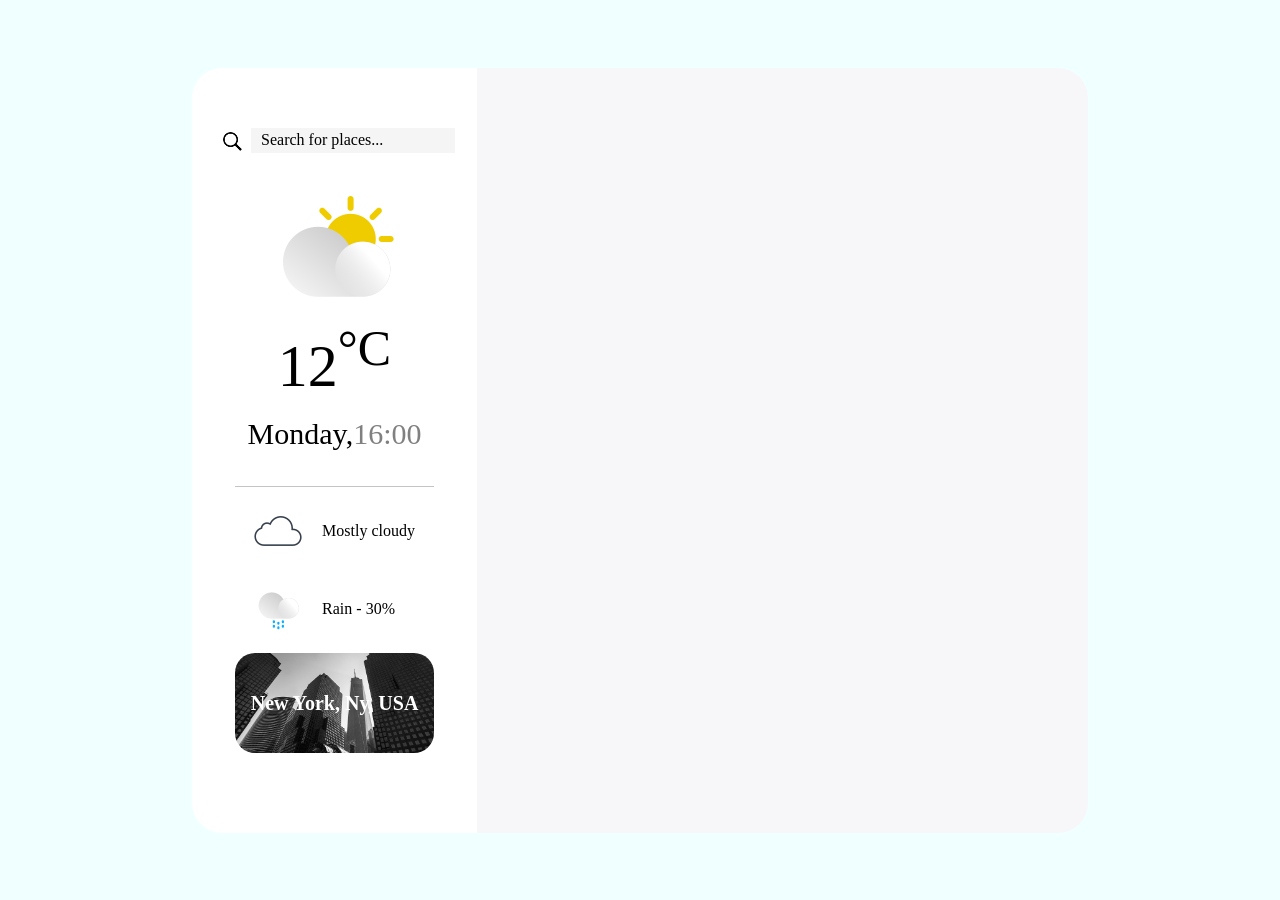
==== weather.html @ 809821f5 "Created functions to access the api Can get information based on the location provided in the functi" ====
<!DOCTYPE html>
<html lang="en">
<head>
    <meta charset="UTF-8">
    <meta name="viewport" content="width=device-width, initial-scale=1.0">
    <title>Weather App</title>
    <link rel="stylesheet" href="weather.css">
    <script src="/weather.js" defer></script>
</head>
<body>
    <div class="weatherBody">
        <div class="weatherSummary">
            <div class="search-container">
                <button class="searchBtn">
                    <img src="/Icons/search.png" alt="">
                </button>
                <input type="text" placeholder="Search for places..." >
            </div>
            <img src="/Icons/sun_cloudy.png" alt="">
            <p class="temperature"><span class="tempValue">12</span><sup>&deg;C</sup></p>
            <div class="day-time"><p class="day">Monday,</p><p class="time">16:00</p></div>
            <hr class="line">
            <div class="weatherSummaryDiv">
                <div class="currentWeatherDiv">
                    <img src="/Icons/cloud.png" alt="">
                    <p class="currentWeather">Mostly cloudy</p>
                </div>
                <div class="rainPropabilityDiv">
                    <img src="/Icons/rain.png" alt="">
                    <p>Rain - <span class="rainPropability">30</span>%</p>
                </div>
            </div>

            <div class="city-details">
                <p class="cityName">New York, Ny, USA</p>
                
            </div>
        </div>
        <div class="weatherDetails"></div>
    </div>
</body>
</html>
---- weather.css ----
/* 1. Use a more-intuitive box-sizing model */
*, *::before, *::after {
    box-sizing: border-box;
  }
  
  /* 2. Remove default margin */
  * {
    margin: 0;
  }
  
  body {
    /* 3. Add accessible line-height */
    line-height: 1.5;
    /* 4. Improve text rendering */
    -webkit-font-smoothing: antialiased;
  }
  
  /* 5. Improve media defaults */
  img, picture, video, canvas, svg {
    display: block;
    max-width: 100%;
  }
  
  /* 6. Inherit fonts for form controls */
  input, button, textarea, select {
    font: inherit;
  }
  
  /* 7. Avoid text overflows */
  p, h1, h2, h3, h4, h5, h6 {
    overflow-wrap: break-word;
  }
  
  /* 8. Improve line wrapping */
  p {
    text-wrap: pretty;
  }
  h1, h2, h3, h4, h5, h6 {
    text-wrap: balance;
  }
  
  /*
    9. Create a root stacking context
  */
  #root, #__next {
    isolation: isolate;
  }

body{
    display: flex;
    height: 100vh;

    justify-content: center;
    align-items: center;

    background-color: azure;
}

.weatherBody{
    display: flex;

    height: 85%;
    width: 70%;

    background-color: white;

    border-radius: 30px;
}

.weatherSummary{
    display: flex;
    flex-direction: column;
    flex:  1.4;

    align-items: center;

    margin-top: 30px;
    padding-top: 30px;

    background-color: transparent;

}

.search-container{
    display: flex;
   
    margin-bottom: 30px;
}

.search-container > button{
    border: none;
    background:  transparent;

    height: 25px;
}

.searchBtn > img{
    height: 25px;
}

.search-container > input{
    height: 25px;
}

.search-container > input{
    padding-left: 10px;

    border: none;

    background-color: whitesmoke;
}

.search-container>input::placeholder{
    color: black;

    font-weight: 400;
}

.temperature{
    font-size: 60px;
}

.day-time{
    display: flex;

    font-size: 30px;

    margin-top: 20pxz;
    margin-bottom: 30px;
}
.day-time > .time{
    color: grey;
}

hr{
    border: 0;
    border-top: 1px solid rgb(196, 196, 196); 
    width: 70%;
}


.weatherSummaryDiv{
    display: flex;
    flex-direction: column;
}


.currentWeatherDiv{
    display: flex;

    align-items: center;

    margin-top: 20px;
}

.currentWeatherDiv > p{
    margin-left: 20px;
}


.rainPropabilityDiv{
    display: flex;

    align-items: center;

    margin-top: 30px;

}

.rainPropabilityDiv > p{
    margin-left: 20px;

}

.city-details{
    background-image: url('/Icons/NY.jpg');
    background-size: cover; 
    background-position: center; 
    background-repeat: no-repeat; 
    width: 70%; 
    height: 100px; 
    display: flex;
    align-items: center; 
    justify-content: center;

    color: white; 
    font-size: 20px;
    font-weight: bold;

    border-radius: 20px;

    margin-top: 20px;
}

.weatherDetails{
    display: flex;
    flex: 3;

    background-color: rgb(247,246,249);

    border-top-right-radius: 30px;
    border-bottom-right-radius: 30px;
}
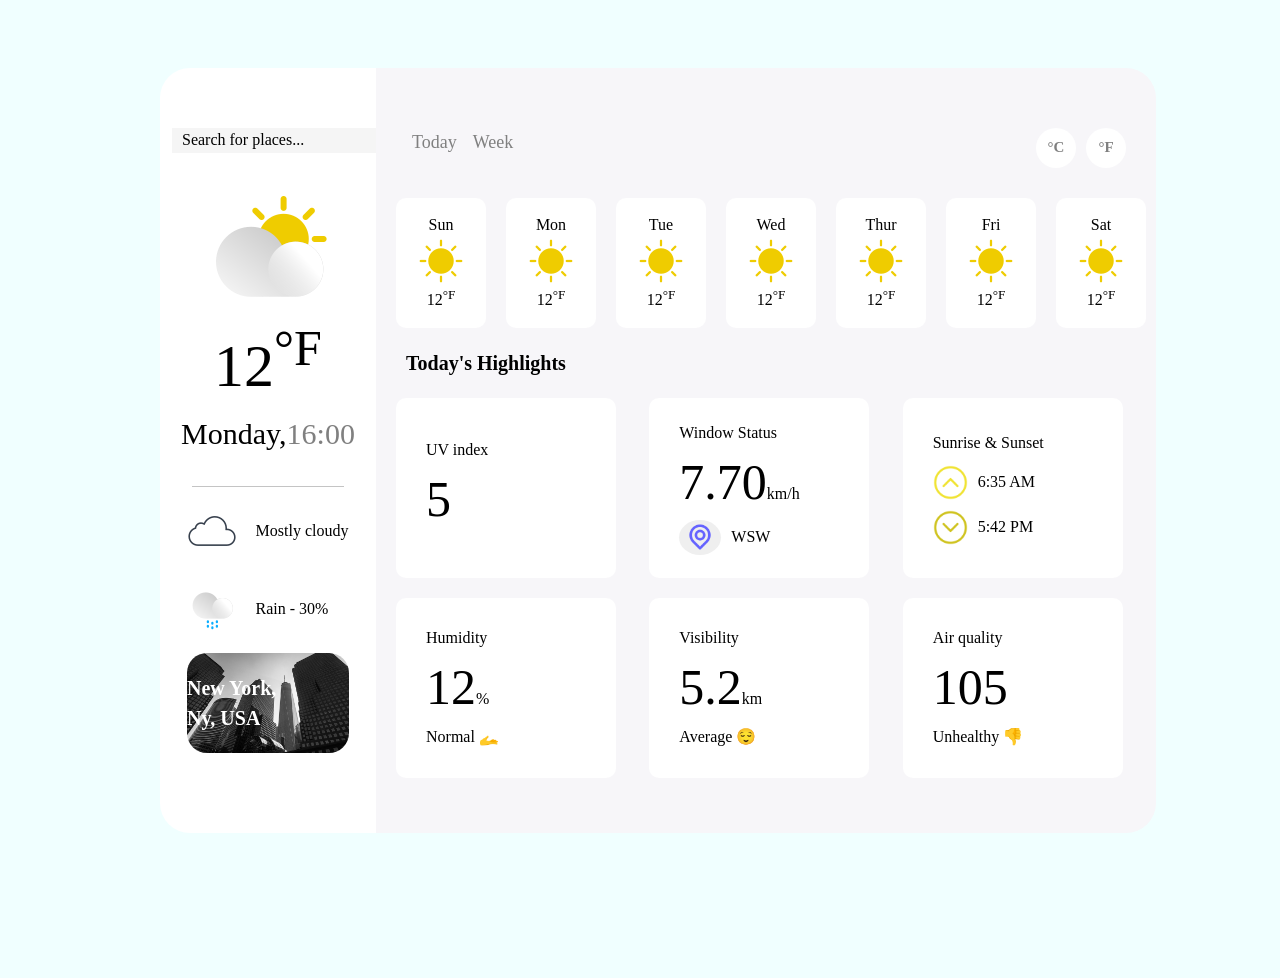
==== commit ae2dd97e: "Updated UI to show more weather details Users can now view more than just temperature, users can now" ====
--- a/weather.html
+++ b/weather.html
@@ -5,7 +5,9 @@
     <meta name="viewport" content="width=device-width, initial-scale=1.0">
     <title>Weather App</title>
     <link rel="stylesheet" href="weather.css">
-    <script src="/weather.js" defer></script>
+    <script  src="/picture.js" type="module" defer></script>
+    <script  src="/weather.js" type="module" defer></script>
+
 </head>
 <body>
     <div class="weatherBody">
@@ -14,10 +16,10 @@
                 <button class="searchBtn">
                     <img src="/Icons/search.png" alt="">
                 </button>
-                <input type="text" placeholder="Search for places..." >
+                <input type="text" class="searchInput" placeholder="Search for places..." >
             </div>
             <img src="/Icons/sun_cloudy.png" alt="">
-            <p class="temperature"><span class="tempValue">12</span><sup>&deg;C</sup></p>
+            <p class="temperature"><span class="tempValue">12</span><sup>&deg;F</sup></p>
             <div class="day-time"><p class="day">Monday,</p><p class="time">16:00</p></div>
             <hr class="line">
             <div class="weatherSummaryDiv">
@@ -36,7 +38,103 @@
                 
             </div>
         </div>
-        <div class="weatherDetails"></div>
+        <div class="weatherDetails">
+            <div class="navBar">
+                <div class="weatherTimeline">
+                    <button>Today</button>
+                    <button>Week</button>
+                </div>
+                <div class="tempConversion">
+                    <button><sup>&deg;C</sup></button>
+                    <button><sup>&deg;F</sup></button>
+                </div>
+            </div>
+
+            <div class="weatherSummarryDays">
+                <div class="summaryDay">
+                    <p>Sun</p>
+                    <img src="./Icons/sun_small.png" alt="">
+                    <p class="tempDay"><span class="tempValue">12</span><sup>&deg;F</sup></p>
+                </div>
+                <div class="summaryDay">
+                    <p>Mon</p>
+                    <img src="./Icons/sun_small.png" alt="">
+                    <p class="tempDay"><span class="tempValue">12</span><sup>&deg;F</sup></p>
+                </div>
+                <div class="summaryDay">
+                    <p>Tue</p>
+                    <img src="./Icons/sun_small.png" alt="">
+                    <p class="tempDay"><span class="tempValue">12</span><sup>&deg;F</sup></p>
+                </div>
+                <div class="summaryDay">
+                    <p>Wed</p>
+                    <img src="./Icons/sun_small.png" alt="">
+                    <p class="tempDay"><span class="tempValue">12</span><sup>&deg;F</sup></p>
+                </div>
+                <div class="summaryDay">
+                    <p>Thur</p>
+                    <img src="./Icons/sun_small.png" alt="">
+                    <p class="tempDay"><span class="tempValue">12</span><sup>&deg;F</sup></p>
+                </div>
+                <div class="summaryDay">
+                    <p>Fri</p>
+                    <img src="./Icons/sun_small.png" alt="">
+                    <p class="tempDay"><span class="tempValue">12</span><sup>&deg;F</sup></p>
+                </div>
+                <div class="summaryDay">
+                    <p>Sat</p>
+                    <img src="./Icons/sun_small.png" alt="">
+                    <p class="tempDay"><span class="tempValue">12</span><sup>&deg;F</sup></p>
+                </div>
+
+            </div>
+
+            <div class="todayHighlights">
+                <h2>Today's Highlights</h2>
+
+                <div class="highlightsDiv">
+                    <div class="highlight">
+                        <p>UV index</p>
+                        <p class="uvLevel fontHighlight">5</p>
+                    </div>
+                    <div class="highlight">
+                        <p>Window Status</p>
+                        <p><span class="windSpeed fontHighlight" >7.70</span>km/h</p>
+                        <div class="windSeedIcon">
+                            <button><img src="./Icons/location.png" alt=""></button>
+                            <p>WSW</p>
+                        </div>
+                    </div>
+                    <div class="highlight">
+                        <p>Sunrise & Sunset</p>
+                        <div class="sunrise">
+                            <img src="/Icons/arrowUp.png" alt="">
+                            <p class="sunriseTime">6:35 AM</p>
+                        </div>
+
+                        <div class="sunrise">
+                            <img src="/Icons/arrowDown.png" alt="">
+                            <p class="sunSetTime">5:42 PM</p>
+                        </div>
+                    </div>
+                    <div class="highlight">
+                        <p>Humidity</p>
+                        <p><span class="humidityLevel fontHighlight">12</span>%</p>
+                        <p class="remarks">Normal 🫴</p>
+                    </div>
+                    <div class="highlight">
+                        <p>Visibility</p>
+                        <p><span class="visibilityLvl fontHighlight">5.2</span>km</p>
+                        <p class="remarks">Average 😌</p>
+                    </div>
+                    <div class="highlight">
+                        <p>Air quality</p>
+                        <p><span class="Airquality fontHighlight">105</span></p>
+                        <p class="remarks">Unhealthy 👎</p>
+                    </div>
+                </div>
+            </div>
+        </div>
     </div>
 </body>
 </html>
--- a/weather.css
+++ b/weather.css
@@ -60,7 +60,7 @@
     display: flex;
 
     height: 85%;
-    width: 70%;
+    width: 75%;
 
     background-color: white;
 
@@ -70,7 +70,7 @@
 .weatherSummary{
     display: flex;
     flex-direction: column;
-    flex:  1.4;
+    flex:  1.3;
 
     align-items: center;
 
@@ -177,7 +177,7 @@
     background-size: cover; 
     background-position: center; 
     background-repeat: no-repeat; 
-    width: 70%; 
+    width: 75%; 
     height: 100px; 
     display: flex;
     align-items: center; 
@@ -194,10 +194,188 @@
 
 .weatherDetails{
     display: flex;
+    flex-direction: column;
     flex: 3;
+
+
+  
 
     background-color: rgb(247,246,249);
 
     border-top-right-radius: 30px;
     border-bottom-right-radius: 30px;
+}
+
+
+.navBar{
+    display: flex;
+    justify-content:space-between;
+
+    margin-top: 30px;
+    padding: 30px;
+
+}
+
+.weatherTimeline > button{
+    background: transparent;
+    border: none;
+
+    color: gray;
+
+    font-size: 18px;
+}
+
+.weatherTimeline > button:hover{
+    cursor: pointer;
+
+    color: black;
+}
+
+.tempConversion{
+    display: flex;
+
+    
+}
+
+.tempConversion > button{
+    display: flex;
+
+    width: 40px;
+    height: 40px;
+
+    background-color: white;
+    color:  gray;
+
+    border-radius: 50%;
+    border: none;
+
+    justify-content: center;
+    align-items: center;
+
+    font-size: 18px;
+    font-weight: bold;
+
+    margin-left: 10px;
+
+    
+}
+
+.tempConversion > button:hover{
+    cursor: pointer;
+}
+
+
+.weatherSummarryDays{
+    display: flex;
+    margin-right: 10px;
+}
+
+
+.summaryDay{
+    display: flex;
+    flex-direction: column;
+
+    justify-content: center;
+    align-items: center;
+
+    background-color: white;
+
+    height: 130px;
+    width: 90px;
+
+    margin-left: 20px;
+
+    border-radius: 10px;
+    
+}
+
+.highlightsDiv{
+    display: grid;
+
+    grid-template-columns: 1fr 1fr 1fr;
+    grid-template-rows: 1fr 1fr 1fr;
+
+    margin-left: 20px;
+}
+
+
+.highlightsDiv > div{
+    height: 180px;
+    width: 220px;
+
+    background-color: white;
+
+    margin-top: 20px;
+    padding-left: 30px;
+
+    border-radius: 10px;
+
+  
+
+}
+
+.highlightsDiv > div:hover{
+    cursor: pointer;
+}
+
+.highlight{
+    display: flex;
+    flex-direction: column;
+    
+    
+    justify-content: center;
+}
+
+
+
+
+.sunrise{
+    display: flex;
+    align-items: center;
+
+    margin-top: 10px;
+}
+
+
+.sunrise img{
+    height: 35px;
+    margin-right: 10px;
+}
+
+
+.windSeedIcon{
+    display: flex;
+
+    align-items: center;
+}
+
+.windSeedIcon > button > img{
+    height: 30px;
+}
+
+.windSeedIcon > button{
+    border-radius: 50%;
+
+    height: 35px;
+    height: 35px;
+
+    border: none;
+
+    margin-right: 10px;
+}
+
+.fontHighlight{
+    font-size: 50px;
+}
+
+h2{
+    display: flex;
+    align-items: center;
+   
+    font-size: 20px;
+
+    margin-left: 30px;
+    margin-top: 20px;
+
+    
 }
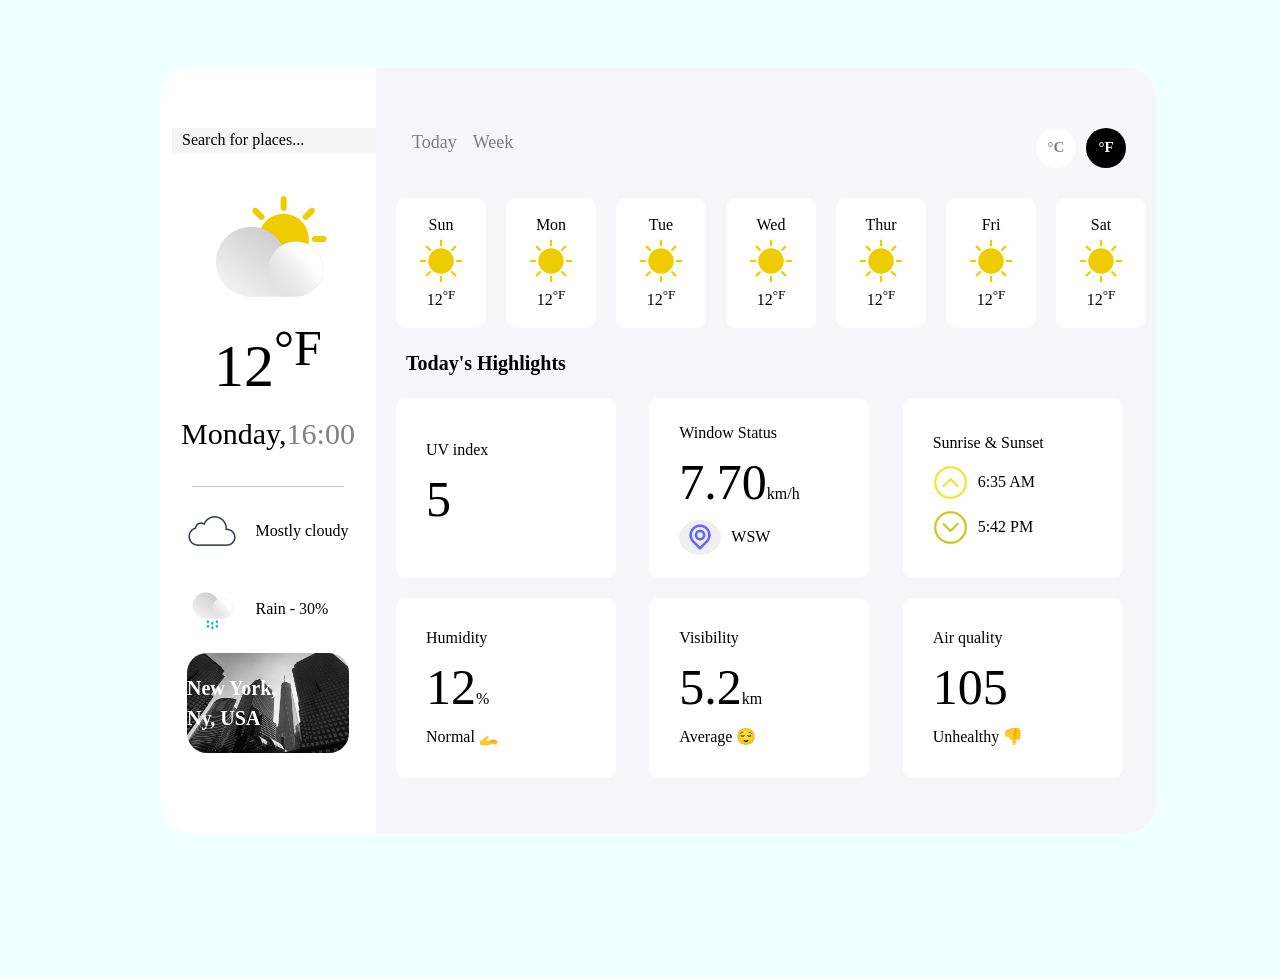
==== commit d1ec8ef4: "Added celcius and fahrenheit buttons Users can now convert the temparatures with a click" ====
--- a/weather.html
+++ b/weather.html
@@ -7,6 +7,7 @@
     <link rel="stylesheet" href="weather.css">
     <script  src="/picture.js" type="module" defer></script>
     <script  src="/weather.js" type="module" defer></script>
+    <script type="module" src="./index.js" defer></script>
 
 </head>
 <body>
@@ -45,8 +46,8 @@
                     <button>Week</button>
                 </div>
                 <div class="tempConversion">
-                    <button><sup>&deg;C</sup></button>
-                    <button><sup>&deg;F</sup></button>
+                    <button class="degreeBtn conversionBtn"><sup>&deg;C</sup></button>
+                    <button class="freinhartBtn selected conversionBtn"><sup>&deg;F</sup></button>
                 </div>
             </div>
 
--- a/weather.css
+++ b/weather.css
@@ -264,6 +264,17 @@
     cursor: pointer;
 }
 
+.tempConversion .selected {
+    background-color: black;
+    color: white;
+    
+}
+
+
+
+
+
+
 
 .weatherSummarryDays{
     display: flex;
@@ -378,4 +389,5 @@
     margin-top: 20px;
 
     
-}+}
+
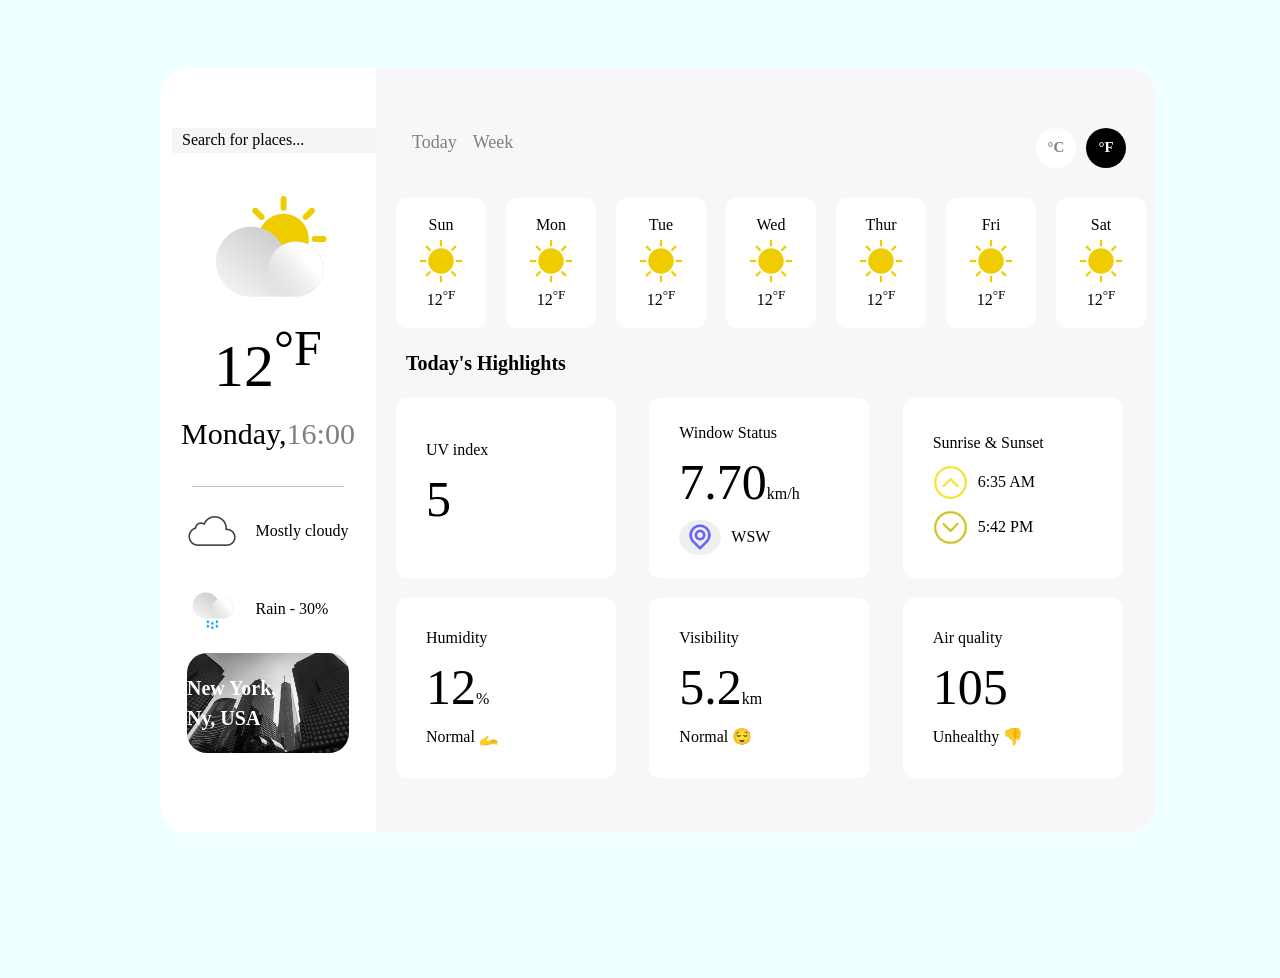
==== commit a0aedc3a: "Dynamic Icon updates Icon's now change based on the searched place cureent condition" ====
--- a/weather.html
+++ b/weather.html
@@ -19,7 +19,7 @@
                 </button>
                 <input type="text" class="searchInput" placeholder="Search for places..." >
             </div>
-            <img src="/Icons/sun_cloudy.png" alt="">
+            <img class = "conditionImg" src="/Icons/sun_cloudy.png" alt="">
             <p class="temperature"><span class="tempValue">12</span><sup>&deg;F</sup></p>
             <div class="day-time"><p class="day">Monday,</p><p class="time">16:00</p></div>
             <hr class="line">
@@ -121,17 +121,17 @@
                     <div class="highlight">
                         <p>Humidity</p>
                         <p><span class="humidityLevel fontHighlight">12</span>%</p>
-                        <p class="remarks">Normal 🫴</p>
+                        <p class="remarks humidityRemarks">Normal 🫴</p>
                     </div>
                     <div class="highlight">
                         <p>Visibility</p>
                         <p><span class="visibilityLvl fontHighlight">5.2</span>km</p>
-                        <p class="remarks">Average 😌</p>
+                        <p class="remarks visibiltyRemarks">Normal 😌</p>
                     </div>
                     <div class="highlight">
                         <p>Air quality</p>
                         <p><span class="Airquality fontHighlight">105</span></p>
-                        <p class="remarks">Unhealthy 👎</p>
+                        <p class="remarks airRemarks">Unhealthy 👎</p>
                     </div>
                 </div>
             </div>
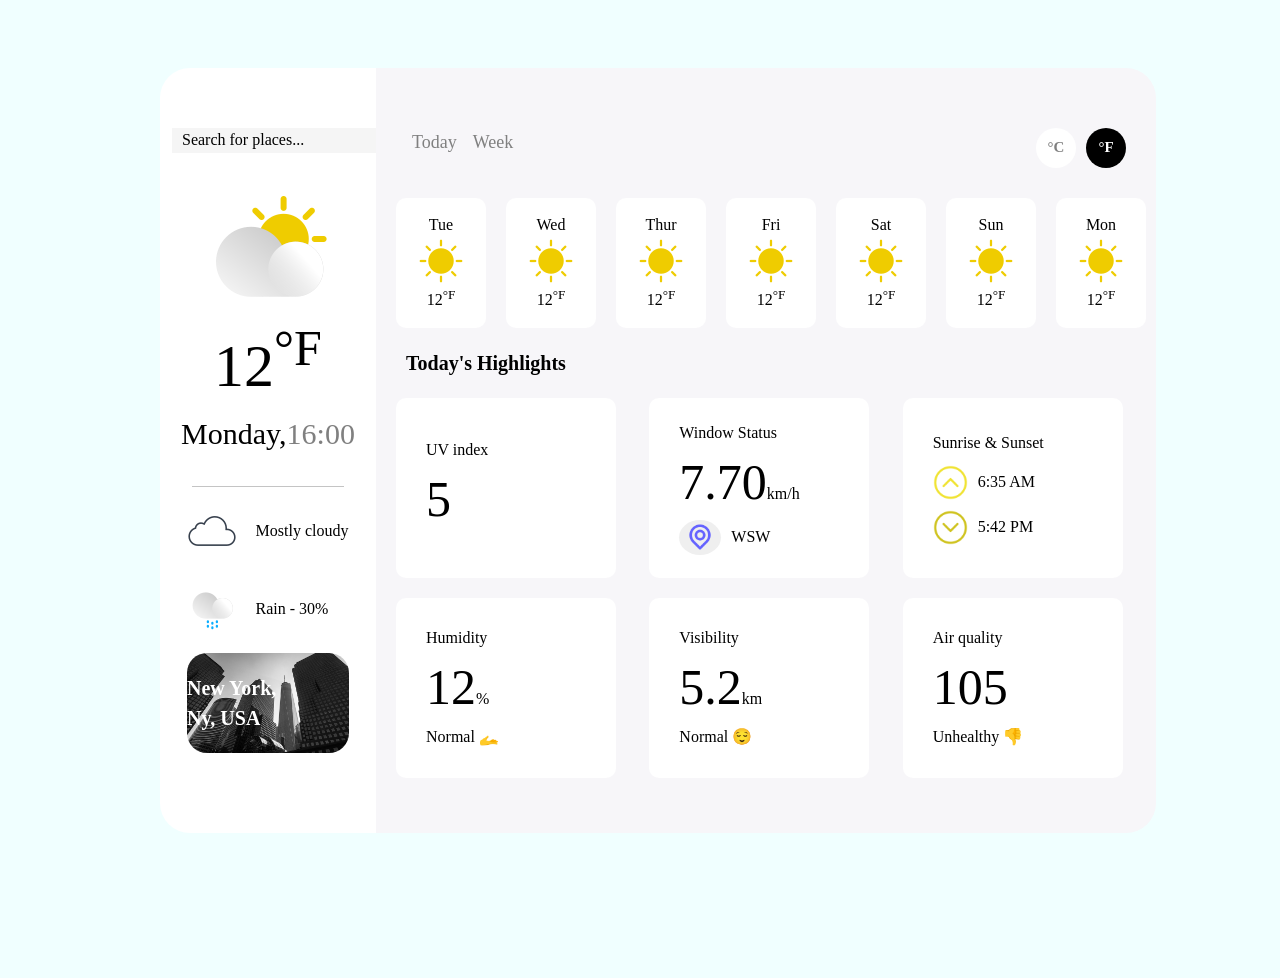
==== commit 8233839f: "Weather data for a week Users can view of summary of each day of the week from current day" ====
--- a/weather.html
+++ b/weather.html
@@ -53,39 +53,39 @@
 
             <div class="weatherSummarryDays">
                 <div class="summaryDay">
-                    <p>Sun</p>
+                    <p class="day1"></p>
                     <img src="./Icons/sun_small.png" alt="">
-                    <p class="tempDay"><span class="tempValue">12</span><sup>&deg;F</sup></p>
+                    <p class="tempDay"><span class="tempValue day1temp dayTemp">12</span><sup>&deg;F</sup></p>
                 </div>
                 <div class="summaryDay">
-                    <p>Mon</p>
+                    <p class="day2">Mon</p>
                     <img src="./Icons/sun_small.png" alt="">
-                    <p class="tempDay"><span class="tempValue">12</span><sup>&deg;F</sup></p>
+                    <p class="tempDay"><span class="tempValue day2temp dayTemp">12</span><sup>&deg;F</sup></p>
                 </div>
                 <div class="summaryDay">
-                    <p>Tue</p>
+                    <p class="day3">Tue</p>
                     <img src="./Icons/sun_small.png" alt="">
-                    <p class="tempDay"><span class="tempValue">12</span><sup>&deg;F</sup></p>
+                    <p class="tempDay"><span class="tempValue day3temp dayTemp">12</span><sup>&deg;F</sup></p>
                 </div>
                 <div class="summaryDay">
-                    <p>Wed</p>
+                    <p class="day4">Wed</p>
                     <img src="./Icons/sun_small.png" alt="">
-                    <p class="tempDay"><span class="tempValue">12</span><sup>&deg;F</sup></p>
+                    <p class="tempDay"><span class="tempValue day4temp dayTemp">12</span><sup>&deg;F</sup></p>
                 </div>
                 <div class="summaryDay">
-                    <p>Thur</p>
+                    <p class="day5">Thur</p>
                     <img src="./Icons/sun_small.png" alt="">
-                    <p class="tempDay"><span class="tempValue">12</span><sup>&deg;F</sup></p>
+                    <p class="tempDay"><span class="tempValue day5temp dayTemp">12</span><sup>&deg;F</sup></p>
                 </div>
                 <div class="summaryDay">
-                    <p>Fri</p>
+                    <p class="day6">Fri</p>
                     <img src="./Icons/sun_small.png" alt="">
-                    <p class="tempDay"><span class="tempValue">12</span><sup>&deg;F</sup></p>
+                    <p class="tempDay"><span class="tempValue  day6temp dayTemp">12</span><sup>&deg;F</sup></p>
                 </div>
                 <div class="summaryDay">
-                    <p>Sat</p>
+                    <p class="day7">Sat</p>
                     <img src="./Icons/sun_small.png" alt="">
-                    <p class="tempDay"><span class="tempValue">12</span><sup>&deg;F</sup></p>
+                    <p class="tempDay"><span class="tempValue day7temp dayTemp">12</span><sup>&deg;F</sup></p>
                 </div>
 
             </div>
